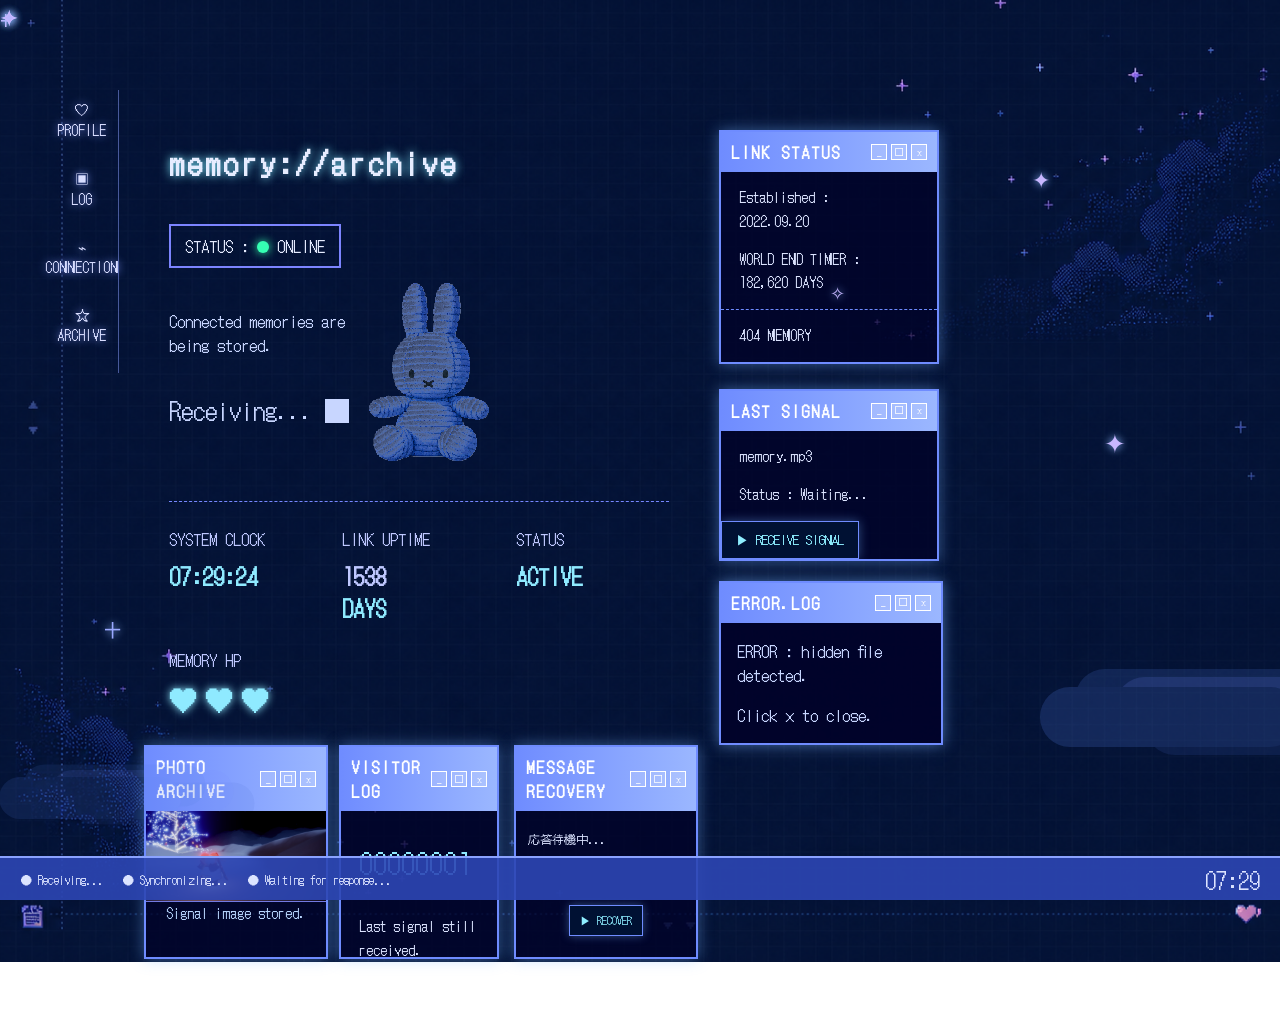
==== index.html @ 10e97f90 "Update index.html" ====
<!DOCTYPE html>
<html lang="ja">

<head>
<meta charset="UTF-8">
<meta name="viewport" content="width=device-width, initial-scale=1.0">

<link href="https://fonts.googleapis.com/css2?family=DotGothic16&display=swap" rel="stylesheet">

<title>memory://archive</title>
<link rel="stylesheet" href="style.css">
</head>

<body>
  <div class="sky-deco">
  <span class="star s1">✦</span>
  <span class="star s2">✧</span>
  <span class="star s3">✦</span>
  <span class="star s4">＋</span>
  <span class="cloud c1"></span>
  <span class="cloud c2"></span>
  <span class="star s5">✦</span>
<span class="star s6">✧</span>
<span class="star s7">+</span>
<span class="star s8">✦</span>
<span class="star s9">✧</span>
    
</div>

<div class="desktop">

  <!-- 左メニュー -->
  <div class="sidebar">
    <a href="profile.html">♡<br>PROFILE</a>
    <a href="diary.html">▣<br>LOG</a>
    <a href="connection.html">⌁<br>CONNECTION</a>
    <a href="secret.html">☆<br>ARCHIVE</a>
  </div>

  <!-- メイン画面 -->
  <main class="main">

    <section class="hero">
      <h1>memory://archive</h1>

      <div class="status-line">
        STATUS : <span class="online"></span> ONLINE
      </div>

      <div class="hero-content">
        <div class="hero-text">
          <p>
            Connected memories are<br>
            being stored.
          </p>

          <p class="receiving">
            Receiving... █
          </p>
        </div>

        <img src="rabbit.png" class="memory-rabbit">
      </div>

      <div class="system-row">
        <div>
          <span>SYSTEM CLOCK</span>
          <strong id="clock">00:00:00</strong>
        </div>

        <div>
          <span>LINK UPTIME</span>
          <strong><span id="days">0</span> DAYS</strong>
        </div>

        <div>
          <span>STATUS</span>
          <strong>ACTIVE</strong>
        </div>
      </div>

      <div class="heart-gauge">
        <span>MEMORY HP</span>

        <div class="hearts">
          <span class="heart full">♥</span>
          <span class="heart full">♥</span>
          <span class="heart low">♥</span>
        </div>
      </div>
    </section>

    <!-- 下段ウィンドウ -->
    <section class="bottom-row">

      <!-- PHOTO ARCHIVE -->
      <div class="window-box photo-box">
        <div class="window-title">
          <h3>PHOTO ARCHIVE</h3>

          <div class="window-controls">
            <span>_</span>
            <span>□</span>
            <span>×</span>
          </div>
        </div>

        <img src="memory-photo.jpg" class="memory-photo-wide">

        <p class="photo-caption">
          Signal image stored.
        </p>
      </div>

      <!-- VISITOR LOG -->
      <div class="window-box visitor">
        <div class="window-title">
          <h3>VISITOR LOG</h3>

          <div class="window-controls">
            <span>_</span>
            <span>□</span>
            <span>×</span>
          </div>
        </div>

        <p class="count">00000001</p>

        <p>
          Last signal still received.
        </p>
      </div>

      <!-- MESSAGE RECOVERY -->
    
<div class="window-box recovery-box">
  <div class="window-title">
    <h3>MESSAGE RECOVERY</h3>

    <div class="window-controls">
      <span>_</span>
      <span>□</span>
      <span>×</span>
    </div>
  </div>

  <p id="messageText">応答待機中...</p>

  <button type="button" onclick="recoverMessage()">
    ▶ RECOVER
  </button>
</div>
      </section>

</main>

  <!-- 右サイドウィンドウ -->
  <aside class="right-panel">

    <!-- LINK STATUS -->
    <div class="window-box">
      <div class="window-title">
        <h3>LINK STATUS</h3>

        <div class="window-controls">
          <span>_</span>
          <span>□</span>
          <span>×</span>
        </div>
      </div>

      <p>
        Established :<br>
        2022.09.20
      </p>

      <p>
        WORLD END TIMER :<br>
        <span id="endDays">0</span> DAYS
      </p>

      <div class="separator"></div>

      <p>404 MEMORY</p>
    </div>

    <!-- LAST SIGNAL -->
    <div class="window-box">
      <div class="window-title">
        <h3>LAST SIGNAL</h3>

        <div class="window-controls">
          <span>_</span>
          <span>□</span>
          <span>×</span>
        </div>
      </div>

      <p>memory.mp3</p>

      <p>
        Status :
        <span id="signalStatus">Waiting...</span>
      </p>

      <button type="button" onclick="playSignal()">
        ▶ RECEIVE SIGNAL
      </button>

      <audio id="signalAudio">
        <source src="memory.mp3" type="audio/mpeg">
      </audio>
    </div>

    <!-- SECRET入口 -->
    <div id="errorWindow" class="secret-error">
      <div class="window-title">
        <h3>ERROR.LOG</h3>

        <div class="window-controls">
          <span>_</span>
          <span>□</span>
          <span onclick="openSecret()">×</span>
        </div>
      </div>

      <p>ERROR : hidden file detected.</p>
      <p>Click × to close.</p>
    </div>

  </aside>

</div>

<!-- WARNINGウィンドウ -->
<div id="warningWindow" class="secret-window">
  <div class="window-title">
    <h3>WARNING</h3>

    <div class="window-controls">
      <span>_</span>
      <span>□</span>
      <span onclick="closeWarning()">×</span>
    </div>
  </div>

  <p>閲覧制限のあるファイルを検出しました。</p>
  <p>認証を開始しますか？</p>

  <button type="button" onclick="openPassword()">
    YES
  </button>
</div>

<!-- PASSWORDウィンドウ -->
<div id="passwordWindow" class="secret-window">
  <div class="window-title">
    <h3>PASSWORD</h3>

    <div class="window-controls">
      <span>_</span>
      <span>□</span>
      <span onclick="closePassword()">×</span>
    </div>
  </div>

  <p>閲覧権限を確認できません</p>
  <p>個体識別コードを入力してください</p>

  <input type="password" id="secretPassword" placeholder="PASSWORD">

  <button type="button" onclick="checkPassword()">
    ACCESS
  </button>
</div>

<!-- SECRETウィンドウ -->
<div id="secretWindow" class="secret-window">
  <div class="window-title">
    <h3>SECRET.LOG</h3>

    <div class="window-controls">
      <span>_</span>
      <span>□</span>
      <span onclick="closeSecret()">×</span>
    </div>
  </div>

  <p>閲覧権限を確認しました。</p>

  <p>
    保護記録へのアクセスを許可します。<br>
    接続を開始します。
  </p>

  <a href="letter.html" class="secret-link">
    OPEN LETTER →
  </a>
</div>

<!-- 下部タスクバー -->
<div class="taskbar">
  <span>● Receiving...</span>
  <span>● Synchronizing...</span>
  <span>● Waiting for response...</span>
  <span id="task-clock">00:00</span>
</div>

<script>
/* 時計更新 */
function updateClock(){
  const now = new Date();

  const h = String(now.getHours()).padStart(2,"0");
  const m = String(now.getMinutes()).padStart(2,"0");
  const s = String(now.getSeconds()).padStart(2,"0");

  document.getElementById("clock").textContent = `${h}:${m}:${s}`;
  document.getElementById("task-clock").textContent = `${h}:${m}`;
}

setInterval(updateClock,1000);
updateClock();


/* 経過日数計算 */
const start = new Date("2022-09-20");
const today = new Date();
const diff = Math.floor((today - start) / (1000*60*60*24));

document.getElementById("days").textContent = diff;


/* 音声再生 */
function playSignal(){
  const audio = document.getElementById("signalAudio");
  const status = document.getElementById("signalStatus");

  status.textContent = "Receiving...";

  audio.play();

  setTimeout(function(){
    status.textContent = "Connected";
  },3000);
}


/* 世界終了タイマー */
const worldEnd = new Date();
worldEnd.setFullYear(worldEnd.getFullYear() + 500);

function updateWorldTimer(){
  const now = new Date();
  const diff = worldEnd - now;
  const days = Math.floor(diff / (1000*60*60*24));

  document.getElementById("endDays").textContent = days.toLocaleString();
}

updateWorldTimer();
setInterval(updateWorldTimer,1000);


/* SECRET認証 */
function openSecret(){
  document.getElementById("errorWindow").style.display = "none";
  document.getElementById("warningWindow").style.display = "block";
}

function closeWarning(){
  document.getElementById("warningWindow").style.display = "none";
}

function openPassword(){
  document.getElementById("warningWindow").style.display = "none";
  document.getElementById("passwordWindow").style.display = "block";
}

function closePassword(){
  document.getElementById("passwordWindow").style.display = "none";
}

function checkPassword(){
  const pass = document.getElementById("secretPassword").value;

  if(pass === "928"){
    document.getElementById("passwordWindow").style.display = "none";
    document.getElementById("secretWindow").style.display = "block";
  }else{
    alert("ACCESS DENIED");
  }
}

function closeSecret(){
  document.getElementById("secretWindow").style.display = "none";
}


/* MESSAGE RECOVERY */
/* MESSAGE RECOVERY */
function recoverMessage(){
  const messages = [
    "個体928を検出",
    "ずっとここにいるから",
    "応答待機中",
    "今日も楽しかった",
    "後で記録します",
    "大好き大好き大好き大好き大好き大好き大好き大好き大好き大好き大好き",
    "何も忘れたくない",
    "また明日",
    "蜒輔□縺題ｦ九※",
    "████████",
    "500億年生きる",
    "これ海藻なんだけど"
  ];

  const messageText = document.getElementById("messageText");
  const randomIndex = Math.floor(Math.random() * messages.length);

  messageText.innerText = messages[randomIndex];
}
</script>

</body>
</html>
---- style.css ----
body{
  margin:0;
  min-height:100vh;
  background-image:url("bg2.png");
  background-size:cover;
  background-position:center;
  background-repeat:no-repeat;
  background-attachment:fixed;
  color:#c8d6ff;
  font-family:'DotGothic16',sans-serif;
  overflow-x:auto;
}

/* 全体レイアウト */

.desktop{
  display:flex;
  gap:25px;
  padding:90px 45px 70px;
  align-items:flex-start;
  width:max-content;
}

.sidebar{
  border-right:1px solid rgba(140,160,255,.5);
  padding-top:10px;
}

.sidebar a{
  display:block;
  margin:0 0 28px;
  color:#d8ddff;
  text-align:center;
  text-decoration:none;
  font-size:18px;
  text-shadow:0 0 8px #8097ff;
}

/* メイン */

.main{
  min-width:0;
}

.hero{
  padding:40px;
}

h1{
  font-size:42px;
  letter-spacing:3px;
  color:#e6ecff;
  text-shadow:0 0 10px #7eeaff;
}

.status-line{
  display:inline-block;
  padding:10px 20px;
  border:2px solid #7c84ff;
  color:#e6ecff;
  font-size:22px;
  margin:15px 0;
}

.online{
  display:inline-block;
  width:12px;
  height:12px;
  background:#35ffb3;
  border-radius:50%;
  box-shadow:0 0 10px #35ffb3;
}

.hero-content{
  display:flex;
  align-items:center;
  gap:80px;
}

.receiving{
  font-size:24px;
  margin-top:35px;
}

.memory-rabbit{
  width:220px;
  image-rendering:pixelated;
  position:relative;
  left:120px;
  animation:floatRabbit 4s ease-in-out infinite;
}

@keyframes floatRabbit{
  0%{ transform:translateY(0); }
  50%{ transform:translateY(-12px); }
  100%{ transform:translateY(0); }
}

/* ステータス行 */

.system-row{
  display:grid;
  grid-template-columns:1fr 1fr 1fr;
  border-top:1px dashed #7687ff;
  margin-top:40px;
  padding-top:25px;
  gap:20px;
}

.system-row span{
  display:block;
  color:#bfc8ff;
}

.system-row strong{
  display:block;
  margin-top:8px;
  font-size:28px;
  color:#8feaff;
}

/* 下段 */

.bottom-row{
  display:grid;
  grid-template-columns:180px 160px 180px;
  gap:15px;
  align-items:start;
}

.bottom-row .window-box{
  height:210px;
}

/* 右パネル */

.right-panel{
  display:flex;
  flex-direction:column;
  gap:25px;
  padding-top:40px;

  
}

/* ウィンドウ共通 */

.window-box{
  border:2px solid #6f8cff;
  background:rgba(0,0,40,.72);
  box-shadow:0 0 14px rgba(120,180,255,.45);
  color:#dce4ff;
  overflow:hidden;
}

.window-title{
  display:flex;
  justify-content:space-between;
  align-items:center;
  padding:8px 10px;
  background:linear-gradient(90deg,#6f8cff,#9bb7ff);
}

.window-title h3{
  margin:0;
  color:white;
  font-size:16px;
  letter-spacing:2px;
}

.window-controls{
  display:flex;
  gap:4px;
}

.window-controls span{
  width:14px;
  height:14px;
  display:flex;
  align-items:center;
  justify-content:center;
  border:1px solid #ffffff;
  color:#ffffff;
  font-size:9px;
  line-height:1;
  background:rgba(255,255,255,.18);
}

.window-box p{
  padding:0 18px;
  font-size:18px;
  line-height:1.7;
}

.separator{
  border-top:1px dashed #6f8cff;
  margin:12px 0;
}

.count{
  font-size:36px !important;
  color:#8feaff;
}

.green{
  color:#35ffb3;
}

.pink{
  color:#ff7dbd;
}

/* PHOTO ARCHIVE */

.photo-box{
  align-self:start;
  overflow:hidden;
  width:100%;
}

.memory-photo-wide{
  width:100%;
  height:90px;
  object-fit:cover;
  object-position:center;
  display:block;
  border-bottom:1px solid #6f8cff;
  filter:brightness(.9) contrast(1.1) saturate(.85) hue-rotate(8deg);
}

.photo-caption{
  margin:0;
  padding:6px 10px;
  text-align:center;
  font-size:11px;
  color:#b9d7ff;
}

/* MESSAGE RECOVERY */

.bottom-row{
  display:grid;
  grid-template-columns:180px 160px 180px;
  gap:15px;
  align-items:start;
}

.bottom-row .window-box{
  height:210px;
}

.recovery-box{
  width:180px;
  height:210px;
  overflow:hidden;
}

.recovery-box p{
  padding:10px 12px;
  margin:8px 0;
  min-height:55px;
  font-size:12px;
  line-height:1.6;
  color:#dce4ff;
}

.recovery-box button{
  display:block;
  margin:8px auto 0;
  font-size:11px;
  padding:6px 10px;
}

/* ボタン */

button{
  background:#001133;
  color:#8eeeff;
  border:1px solid #6f8cff;
  padding:8px 14px;
  font-family:'DotGothic16',sans-serif;
  cursor:pointer;
  box-shadow:0 0 10px rgba(120,180,255,.4);
}

button:hover{
  background:#002255;
  box-shadow:0 0 20px rgba(120,180,255,.8);
}

/* SECRET */

.secret-error{
  position:relative;
  width:100%;
  margin-top:20px;
  border:2px solid #6f8cff;
  background:rgba(0,0,40,.85);
  box-shadow:0 0 14px rgba(120,180,255,.55);
}

.secret-window{
  display:none;
  position:fixed;
  right:60px;
  bottom:110px;
  width:360px;
  border:2px solid #ff9bdc;
  background:rgba(20,0,40,.9);
  box-shadow:0 0 18px rgba(255,150,220,.65);
  z-index:30;
}

.secret-error p,
.secret-window p{
  padding:0 16px;
}

.secret-link{
  display:block;
  margin:15px;
  color:#ff9bdc;
  text-decoration:none;
}

/* LETTER PAGE */

.letter-page{
  min-height:100vh;
  background-image:url("bg2.png");
  background-size:cover;
  background-position:center;
  background-attachment:fixed;
  color:#c8eaff;
  font-family:'DotGothic16',sans-serif;
}

.letter-box{
  max-width:650px;
  margin:80px auto;
  border:2px solid #ff9bdc;
  background:rgba(20,0,40,.85);
  box-shadow:0 0 25px rgba(255,150,220,.55);
}

.letter-content{
  padding:25px;
  line-height:1.9;
}

/* ハート */

.heart-gauge{
  margin-top:25px;
  font-size:16px;
  color:#bfc8ff;
}

.hearts{
  margin-top:8px;
  display:flex;
  gap:8px;
}

.heart{
  font-size:28px;
  color:#8feaff;
  text-shadow:0 0 8px #8feaff;
}

.heart.low{
  animation:blinkHeart 1s infinite;
}

@keyframes blinkHeart{
  0%,100%{
    opacity:1;
  }

  50%{
    opacity:.25;
  }
}

/* 下タスクバー */

.taskbar{
  position:fixed;
  left:0;
  right:0;
  bottom:0;
  height:42px;
  background:rgba(45,70,180,.9);
  border-top:2px solid #8aa2ff;
  display:flex;
  align-items:center;
  gap:35px;
  padding:0 20px;
  color:#dce4ff;
}

#task-clock{
  margin-left:auto;
  font-size:22px;
}

/* スマホ調整 */

@media screen and (max-width:600px){

  .desktop{
    grid-template-columns:115px 330px 260px;
    gap:18px;
    padding:70px 20px 70px;
  }

}

  .sidebar a{
    font-size:14px;
  }

  .hero{
    padding:25px;
  }

  h1{
    font-size:30px;
  }

  .status-line{
    font-size:16px;
    padding:8px 14px;
  }

  .hero-content{
    gap:20px;
  }

  .memory-rabbit{
    width:120px;
    left:0;
  }

  .system-row strong{
    font-size:22px;
  }

  .right-panel{
    width:220px;
  }

  .window-box p{
    font-size:14px;
  }

  .count{
    font-size:28px !important;
  }

  .secret-error{
    position:relative;
    top:-25px;
    width:220px;
    margin-top:20px;
  }

  .taskbar{
    font-size:12px;
    gap:18px;
  }

  .memory-photo-wide{
    height:90px;
  }

  .recovery-box{
    width:180px !important;
    height:210px !important;
  }

  .recovery-box p{
    font-size:12px !important;
    min-height:58px !important;
  }
}
.sky-deco {
  position: fixed;
  inset: 0;
  pointer-events: none;
  z-index: 1;
  overflow: hidden;
}

.star {
  position: absolute;
  color: #c8b7ff;
  text-shadow: 0 0 8px #8db7ff;
  font-size: 22px;
  animation: twinkle 2.8s infinite ease-in-out;
}

.s1 { top: 18%; right: 18%; }
.s2 { top: 31%; right: 34%; font-size: 18px; animation-delay: .8s; }
.s3 { top: 47%; right: 12%; font-size: 26px; animation-delay: 1.4s; }
.s4 { top: 68%; left: 8%; color: #9aa8ff; animation-delay: .4s; }

@keyframes twinkle {
  0%, 100% { opacity: .35; transform: scale(.9); }
  50% { opacity: 1; transform: scale(1.15); }
}

.cloud {
  position: absolute;
  width:260px;
  height: 60px;
  background: rgba(80, 120, 220, .22);
  border-radius: 50px;
  filter: blur(.3px);
  box-shadow:
    35px -18px 0 rgba(80, 120, 220, .18),
    75px -10px 0 rgba(120, 140, 255, .16),
    105px 8px 0 rgba(70, 100, 200, .15);
}

.c1 {
  right: -20px;
  bottom: 17%;
}

.c2 {
  left: -40px;
  bottom: 8%;
  transform: scale(.7);
  opacity: .65;
}
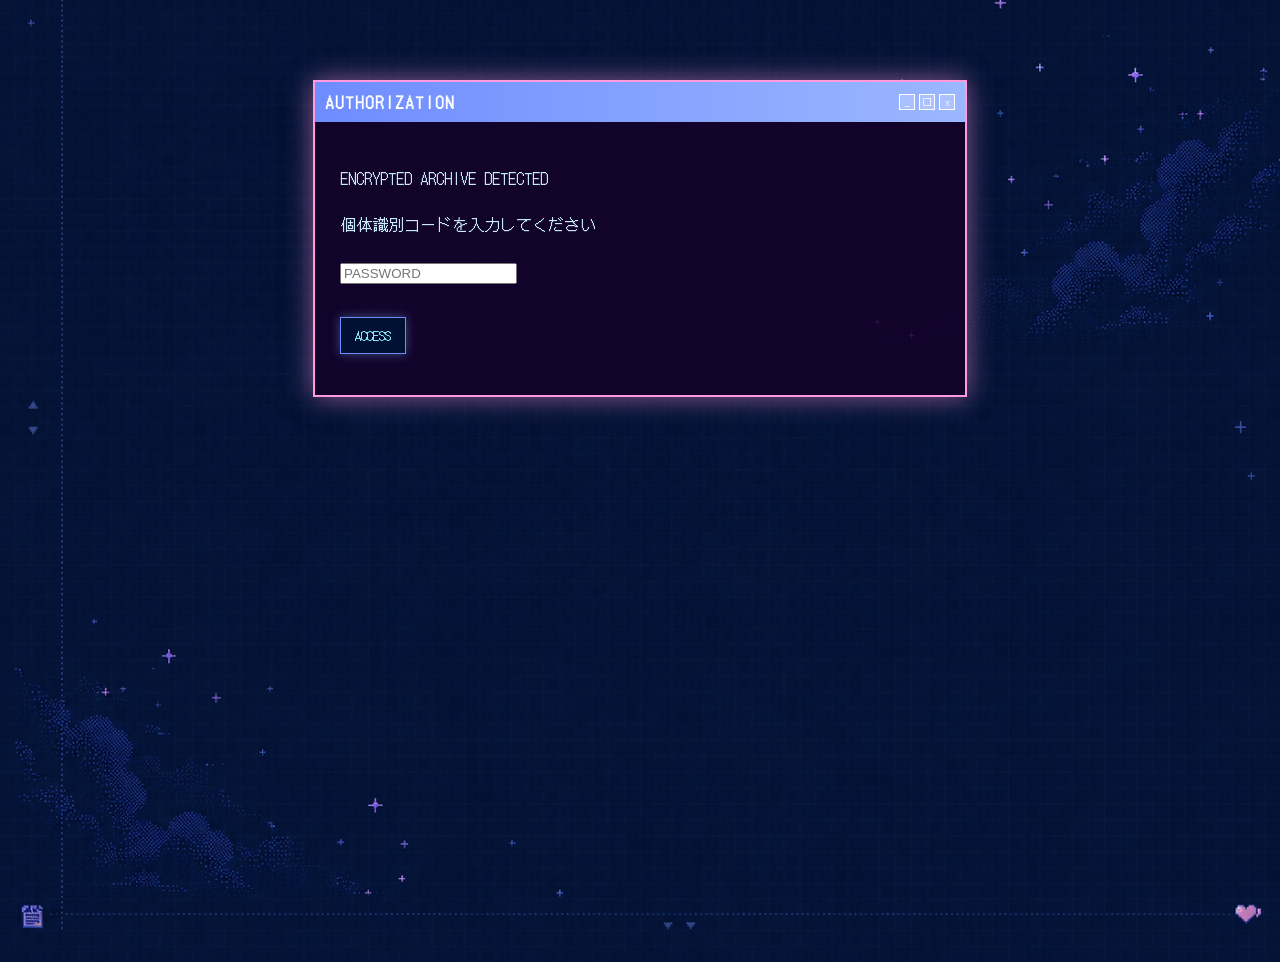
==== commit 8315b354: "Create index.html" ====
--- a/index.html
+++ b/index.html
@@ -1,141 +1,22 @@
 <!DOCTYPE html>
 <html lang="ja">
-
 <head>
 <meta charset="UTF-8">
 <meta name="viewport" content="width=device-width, initial-scale=1.0">
 
 <link href="https://fonts.googleapis.com/css2?family=DotGothic16&display=swap" rel="stylesheet">
 
-<title>memory://archive</title>
+<title>AUTHORIZATION REQUIRED</title>
+
 <link rel="stylesheet" href="style.css">
 </head>
 
-<body>
-  <div class="sky-deco">
-  <span class="star s1">✦</span>
-  <span class="star s2">✧</span>
-  <span class="star s3">✦</span>
-  <span class="star s4">＋</span>
-  <span class="cloud c1"></span>
-  <span class="cloud c2"></span>
-  <span class="star s5">✦</span>
-<span class="star s6">✧</span>
-<span class="star s7">+</span>
-<span class="star s8">✦</span>
-<span class="star s9">✧</span>
-    
-</div>
+<body class="letter-page">
 
-<div class="desktop">
+<div class="letter-box">
 
-  <!-- 左メニュー -->
-  <div class="sidebar">
-    <a href="profile.html">♡<br>PROFILE</a>
-    <a href="diary.html">▣<br>LOG</a>
-    <a href="connection.html">⌁<br>CONNECTION</a>
-    <a href="secret.html">☆<br>ARCHIVE</a>
-  </div>
-
-  <!-- メイン画面 -->
-  <main class="main">
-
-    <section class="hero">
-      <h1>memory://archive</h1>
-
-      <div class="status-line">
-        STATUS : <span class="online"></span> ONLINE
-      </div>
-
-      <div class="hero-content">
-        <div class="hero-text">
-          <p>
-            Connected memories are<br>
-            being stored.
-          </p>
-
-          <p class="receiving">
-            Receiving... █
-          </p>
-        </div>
-
-        <img src="rabbit.png" class="memory-rabbit">
-      </div>
-
-      <div class="system-row">
-        <div>
-          <span>SYSTEM CLOCK</span>
-          <strong id="clock">00:00:00</strong>
-        </div>
-
-        <div>
-          <span>LINK UPTIME</span>
-          <strong><span id="days">0</span> DAYS</strong>
-        </div>
-
-        <div>
-          <span>STATUS</span>
-          <strong>ACTIVE</strong>
-        </div>
-      </div>
-
-      <div class="heart-gauge">
-        <span>MEMORY HP</span>
-
-        <div class="hearts">
-          <span class="heart full">♥</span>
-          <span class="heart full">♥</span>
-          <span class="heart low">♥</span>
-        </div>
-      </div>
-    </section>
-
-    <!-- 下段ウィンドウ -->
-    <section class="bottom-row">
-
-      <!-- PHOTO ARCHIVE -->
-      <div class="window-box photo-box">
-        <div class="window-title">
-          <h3>PHOTO ARCHIVE</h3>
-
-          <div class="window-controls">
-            <span>_</span>
-            <span>□</span>
-            <span>×</span>
-          </div>
-        </div>
-
-        <img src="memory-photo.jpg" class="memory-photo-wide">
-
-        <p class="photo-caption">
-          Signal image stored.
-        </p>
-      </div>
-
-      <!-- VISITOR LOG -->
-      <div class="window-box visitor">
-        <div class="window-title">
-          <h3>VISITOR LOG</h3>
-
-          <div class="window-controls">
-            <span>_</span>
-            <span>□</span>
-            <span>×</span>
-          </div>
-        </div>
-
-        <p class="count">00000001</p>
-
-        <p>
-          Last signal still received.
-        </p>
-      </div>
-
-      <!-- MESSAGE RECOVERY -->
-    
-<div class="window-box recovery-box">
   <div class="window-title">
-    <h3>MESSAGE RECOVERY</h3>
+    <h3>AUTHORIZATION</h3>
 
     <div class="window-controls">
       <span>_</span>
@@ -144,282 +25,65 @@
     </div>
   </div>
 
-  <p id="messageText">応答待機中...</p>
+  <div class="letter-content">
 
-  <button type="button" onclick="recoverMessage()">
-    ▶ RECOVER
-  </button>
-</div>
-      </section>
+    <p>
+      ENCRYPTED ARCHIVE DETECTED
+    </p>
 
-</main>
+    <p>
+      個体識別コードを入力してください
+    </p>
 
-  <!-- 右サイドウィンドウ -->
-  <aside class="right-panel">
+    <input
+      type="password"
+      id="sitePassword"
+      placeholder="PASSWORD">
 
-    <!-- LINK STATUS -->
-    <div class="window-box">
-      <div class="window-title">
-        <h3>LINK STATUS</h3>
+    <br><br>
 
-        <div class="window-controls">
-          <span>_</span>
-          <span>□</span>
-          <span>×</span>
-        </div>
-      </div>
+    <button type="button"
+            onclick="unlockSite()">
+      ACCESS
+    </button>
 
-      <p>
-        Established :<br>
-        2022.09.20
-      </p>
+    <p id="accessStatus"></p>
 
-      <p>
-        WORLD END TIMER :<br>
-        <span id="endDays">0</span> DAYS
-      </p>
-
-      <div class="separator"></div>
-
-      <p>404 MEMORY</p>
-    </div>
-
-    <!-- LAST SIGNAL -->
-    <div class="window-box">
-      <div class="window-title">
-        <h3>LAST SIGNAL</h3>
-
-        <div class="window-controls">
-          <span>_</span>
-          <span>□</span>
-          <span>×</span>
-        </div>
-      </div>
-
-      <p>memory.mp3</p>
-
-      <p>
-        Status :
-        <span id="signalStatus">Waiting...</span>
-      </p>
-
-      <button type="button" onclick="playSignal()">
-        ▶ RECEIVE SIGNAL
-      </button>
-
-      <audio id="signalAudio">
-        <source src="memory.mp3" type="audio/mpeg">
-      </audio>
-    </div>
-
-    <!-- SECRET入口 -->
-    <div id="errorWindow" class="secret-error">
-      <div class="window-title">
-        <h3>ERROR.LOG</h3>
-
-        <div class="window-controls">
-          <span>_</span>
-          <span>□</span>
-          <span onclick="openSecret()">×</span>
-        </div>
-      </div>
-
-      <p>ERROR : hidden file detected.</p>
-      <p>Click × to close.</p>
-    </div>
-
-  </aside>
+  </div>
 
 </div>
 
-<!-- WARNINGウィンドウ -->
-<div id="warningWindow" class="secret-window">
-  <div class="window-title">
-    <h3>WARNING</h3>
+<script>
 
-    <div class="window-controls">
-      <span>_</span>
-      <span>□</span>
-      <span onclick="closeWarning()">×</span>
-    </div>
-  </div>
+function unlockSite(){
 
-  <p>閲覧制限のあるファイルを検出しました。</p>
-  <p>認証を開始しますか？</p>
+  const password =
+    document.getElementById("sitePassword").value;
 
-  <button type="button" onclick="openPassword()">
-    YES
-  </button>
-</div>
+  const status =
+    document.getElementById("accessStatus");
 
-<!-- PASSWORDウィンドウ -->
-<div id="passwordWindow" class="secret-window">
-  <div class="window-title">
-    <h3>PASSWORD</h3>
+  if(password === "920"){
 
-    <div class="window-controls">
-      <span>_</span>
-      <span>□</span>
-      <span onclick="closePassword()">×</span>
-    </div>
-  </div>
+    status.textContent =
+      "ACCESS GRANTED";
 
-  <p>閲覧権限を確認できません</p>
-  <p>個体識別コードを入力してください</p>
+    setTimeout(function(){
 
-  <input type="password" id="secretPassword" placeholder="PASSWORD">
+      location.href =
+        "archive.html";
 
-  <button type="button" onclick="checkPassword()">
-    ACCESS
-  </button>
-</div>
+    },800);
 
-<!-- SECRETウィンドウ -->
-<div id="secretWindow" class="secret-window">
-  <div class="window-title">
-    <h3>SECRET.LOG</h3>
+  }else{
 
-    <div class="window-controls">
-      <span>_</span>
-      <span>□</span>
-      <span onclick="closeSecret()">×</span>
-    </div>
-  </div>
+    status.textContent =
+      "ACCESS DENIED";
 
-  <p>閲覧権限を確認しました。</p>
+  }
 
-  <p>
-    保護記録へのアクセスを許可します。<br>
-    接続を開始します。
-  </p>
-
-  <a href="letter.html" class="secret-link">
-    OPEN LETTER →
-  </a>
-</div>
-
-<!-- 下部タスクバー -->
-<div class="taskbar">
-  <span>● Receiving...</span>
-  <span>● Synchronizing...</span>
-  <span>● Waiting for response...</span>
-  <span id="task-clock">00:00</span>
-</div>
-
-<script>
-/* 時計更新 */
-function updateClock(){
-  const now = new Date();
-
-  const h = String(now.getHours()).padStart(2,"0");
-  const m = String(now.getMinutes()).padStart(2,"0");
-  const s = String(now.getSeconds()).padStart(2,"0");
-
-  document.getElementById("clock").textContent = `${h}:${m}:${s}`;
-  document.getElementById("task-clock").textContent = `${h}:${m}`;
 }
 
-setInterval(updateClock,1000);
-updateClock();
-
-
-/* 経過日数計算 */
-const start = new Date("2022-09-20");
-const today = new Date();
-const diff = Math.floor((today - start) / (1000*60*60*24));
-
-document.getElementById("days").textContent = diff;
-
-
-/* 音声再生 */
-function playSignal(){
-  const audio = document.getElementById("signalAudio");
-  const status = document.getElementById("signalStatus");
-
-  status.textContent = "Receiving...";
-
-  audio.play();
-
-  setTimeout(function(){
-    status.textContent = "Connected";
-  },3000);
-}
-
-
-/* 世界終了タイマー */
-const worldEnd = new Date();
-worldEnd.setFullYear(worldEnd.getFullYear() + 500);
-
-function updateWorldTimer(){
-  const now = new Date();
-  const diff = worldEnd - now;
-  const days = Math.floor(diff / (1000*60*60*24));
-
-  document.getElementById("endDays").textContent = days.toLocaleString();
-}
-
-updateWorldTimer();
-setInterval(updateWorldTimer,1000);
-
-
-/* SECRET認証 */
-function openSecret(){
-  document.getElementById("errorWindow").style.display = "none";
-  document.getElementById("warningWindow").style.display = "block";
-}
-
-function closeWarning(){
-  document.getElementById("warningWindow").style.display = "none";
-}
-
-function openPassword(){
-  document.getElementById("warningWindow").style.display = "none";
-  document.getElementById("passwordWindow").style.display = "block";
-}
-
-function closePassword(){
-  document.getElementById("passwordWindow").style.display = "none";
-}
-
-function checkPassword(){
-  const pass = document.getElementById("secretPassword").value;
-
-  if(pass === "928"){
-    document.getElementById("passwordWindow").style.display = "none";
-    document.getElementById("secretWindow").style.display = "block";
-  }else{
-    alert("ACCESS DENIED");
-  }
-}
-
-function closeSecret(){
-  document.getElementById("secretWindow").style.display = "none";
-}
-
-
-/* MESSAGE RECOVERY */
-/* MESSAGE RECOVERY */
-function recoverMessage(){
-  const messages = [
-    "個体928を検出",
-    "ずっとここにいるから",
-    "応答待機中",
-    "今日も楽しかった",
-    "後で記録します",
-    "大好き大好き大好き大好き大好き大好き大好き大好き大好き大好き大好き",
-    "何も忘れたくない",
-    "また明日",
-    "蜒輔□縺題ｦ九※",
-    "████████",
-    "500億年生きる",
-    "これ海藻なんだけど"
-  ];
-
-  const messageText = document.getElementById("messageText");
-  const randomIndex = Math.floor(Math.random() * messages.length);
-
-  messageText.innerText = messages[randomIndex];
-}
 </script>
 
 </body>
--- a/style.css
+++ b/style.css
@@ -534,3 +534,38 @@
   transform: scale(.7);
   opacity: .65;
 }
+
+.s5{
+  top:22%;
+  right:8%;
+  font-size:16px;
+  animation-delay:1.2s;
+}
+
+.s6{
+  top:42%;
+  right:6%;
+  font-size:20px;
+  animation-delay:0.5s;
+}
+
+.s7{
+  top:58%;
+  right:18%;
+  font-size:18px;
+  animation-delay:2s;
+}
+
+.s8{
+  top:76%;
+  right:10%;
+  font-size:15px;
+  animation-delay:1.8s;
+}
+
+.s9{
+  top:66%;
+  left:22%;
+  font-size:18px;
+  animation-delay:0.9s;
+}
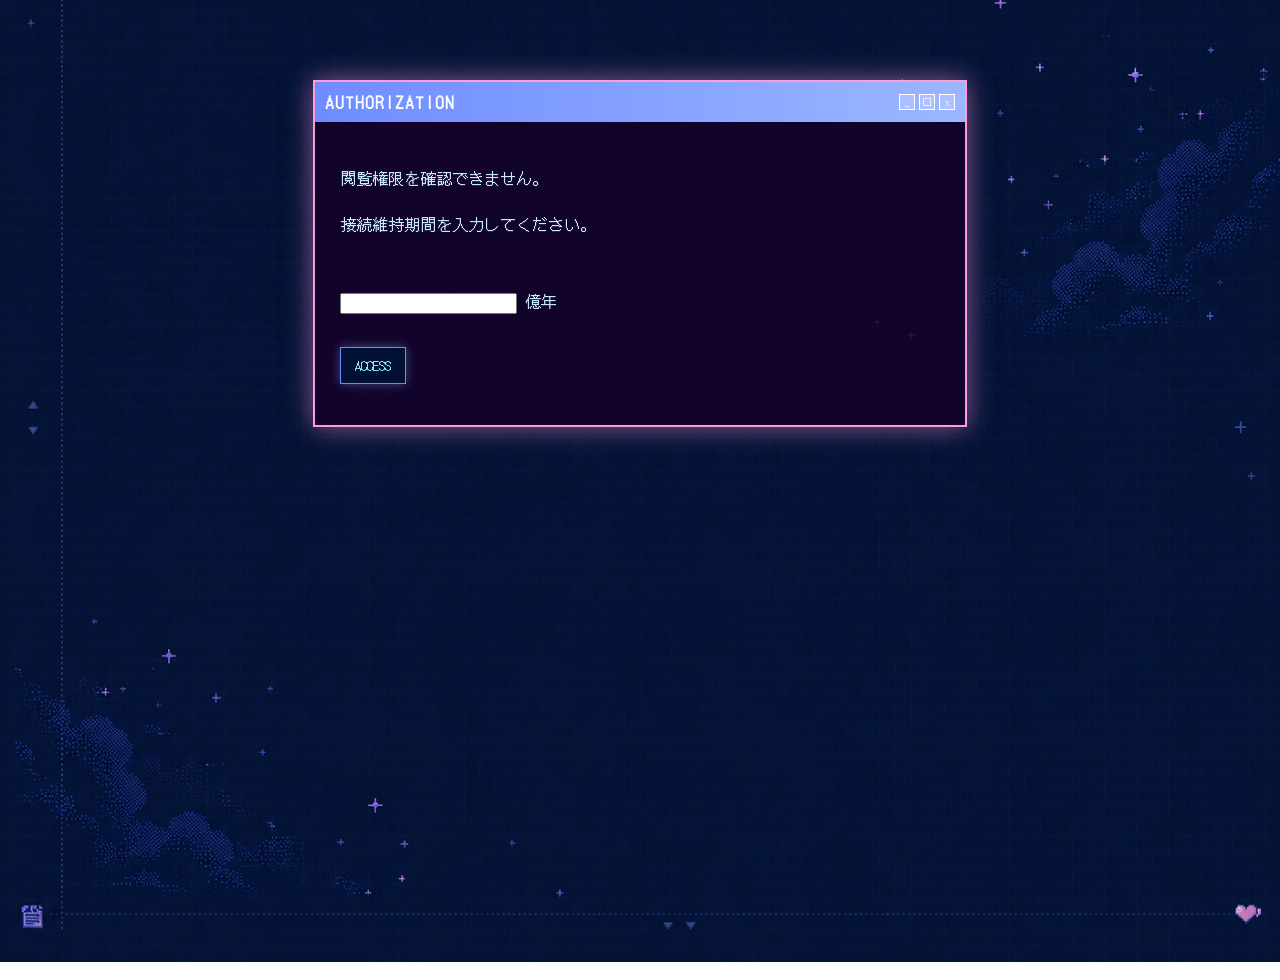
==== commit 975b9558: "Update index.html" ====
--- a/index.html
+++ b/index.html
@@ -28,26 +28,36 @@
   <div class="letter-content">
 
     <p>
-      ENCRYPTED ARCHIVE DETECTED
-    </p>
+    <p>
+  閲覧権限を確認できません。
+</p>
 
-    <p>
-      個体識別コードを入力してください
-    </p>
+<p>
+  接続維持期間を入力してください。
+</p>
 
-    <input
-      type="password"
-      id="sitePassword"
-      placeholder="PASSWORD">
+<br>
 
-    <br><br>
+<div class="password-row">
 
-    <button type="button"
-            onclick="unlockSite()">
-      ACCESS
-    </button>
+  <input
+    type="password"
+    id="sitePassword"
+    placeholder="">
 
-    <p id="accessStatus"></p>
+  <span class="password-unit">
+    億年
+  </span>
+
+</div>
+
+<br>
+
+<button type="button" onclick="unlockSite()">
+  ACCESS
+</button>
+
+<p id="accessStatus"></p>
 
   </div>
 
@@ -65,18 +75,22 @@
 
   if(password === "920"){
 
-    status.textContent =
-      "ACCESS GRANTED";
+  sessionStorage.setItem(
+    "archiveAccess",
+    "granted"
+  );
 
-    setTimeout(function(){
+  status.textContent =
+    "ACCESS GRANTED";
 
-      location.href =
-        "archive.html";
+  setTimeout(function(){
 
-    },800);
+    location.href =
+      "archive.html";
 
-  }else{
+  },800);
 
+}else{
     status.textContent =
       "ACCESS DENIED";
 
--- a/style.css
+++ b/style.css
@@ -569,3 +569,67 @@
   font-size:18px;
   animation-delay:0.9s;
 }
+/* ========================= */
+/* ECHO PAGE */
+/* ========================= */
+
+.echo-intro{
+  padding:24px;
+  margin-bottom:30px;
+  border:1px solid rgba(180,220,255,.6);
+  background:rgba(255,255,255,.08);
+  box-shadow:0 0 15px rgba(150,220,255,.3);
+  text-align:center;
+}
+
+.echo-card{
+  padding:24px;
+  margin:30px 0;
+  border-radius:30px;
+  background:rgba(255,255,255,.9);
+  color:#666;
+  box-shadow:0 0 15px rgba(180,220,255,.3);
+}
+
+.echo-title{
+  text-align:center;
+  font-size:22px;
+  color:#444;
+}
+
+.echo-date{
+  text-align:center;
+  color:#888;
+  font-size:14px;
+}
+
+.bubble{
+  max-width:80%;
+  padding:14px 18px;
+  margin:15px 0;
+  border-radius:22px;
+  line-height:1.8;
+}
+
+
+.bubble.left{
+  margin-right:auto;
+  background:#ACA7BB;
+  color:#2E2938;
+}
+
+.bubble.right{
+  margin-left:auto;
+  background:#ABD3D8;
+  color:#24353A;
+}
+
+.echo-status{
+  text-align:center;
+  color:#888;
+  margin-top:20px;
+}
+
+.bubble{
+  position:relative;
+}
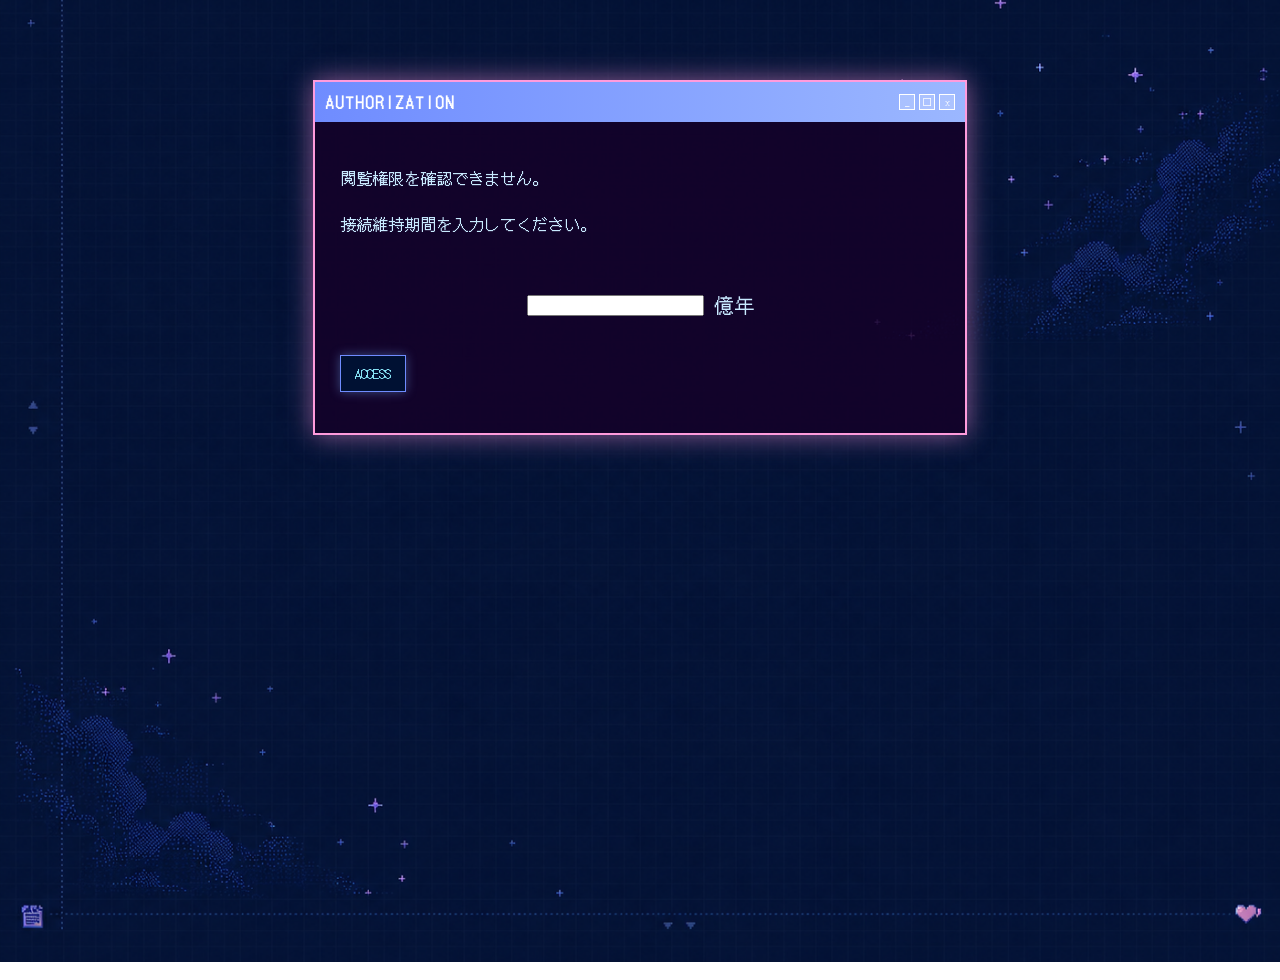
==== commit 9b4ba63c: "Update index.html" ====
--- a/index.html
+++ b/index.html
@@ -27,7 +27,6 @@
 
   <div class="letter-content">
 
-    <p>
     <p>
   閲覧権限を確認できません。
 </p>
@@ -73,7 +72,7 @@
   const status =
     document.getElementById("accessStatus");
 
-  if(password === "920"){
+  if(password === "500"){
 
   sessionStorage.setItem(
     "archiveAccess",
--- a/style.css
+++ b/style.css
@@ -143,6 +143,9 @@
   
 }
 
+
+
+
 /* ウィンドウ共通 */
 
 .window-box{
@@ -633,3 +636,15 @@
 .bubble{
   position:relative;
 }
+
+.password-row{
+  display:flex;
+  justify-content:center;
+  align-items:center;
+  gap:10px;
+}
+
+.password-unit{
+  font-size:20px;
+  color:#c8eaff;
+}
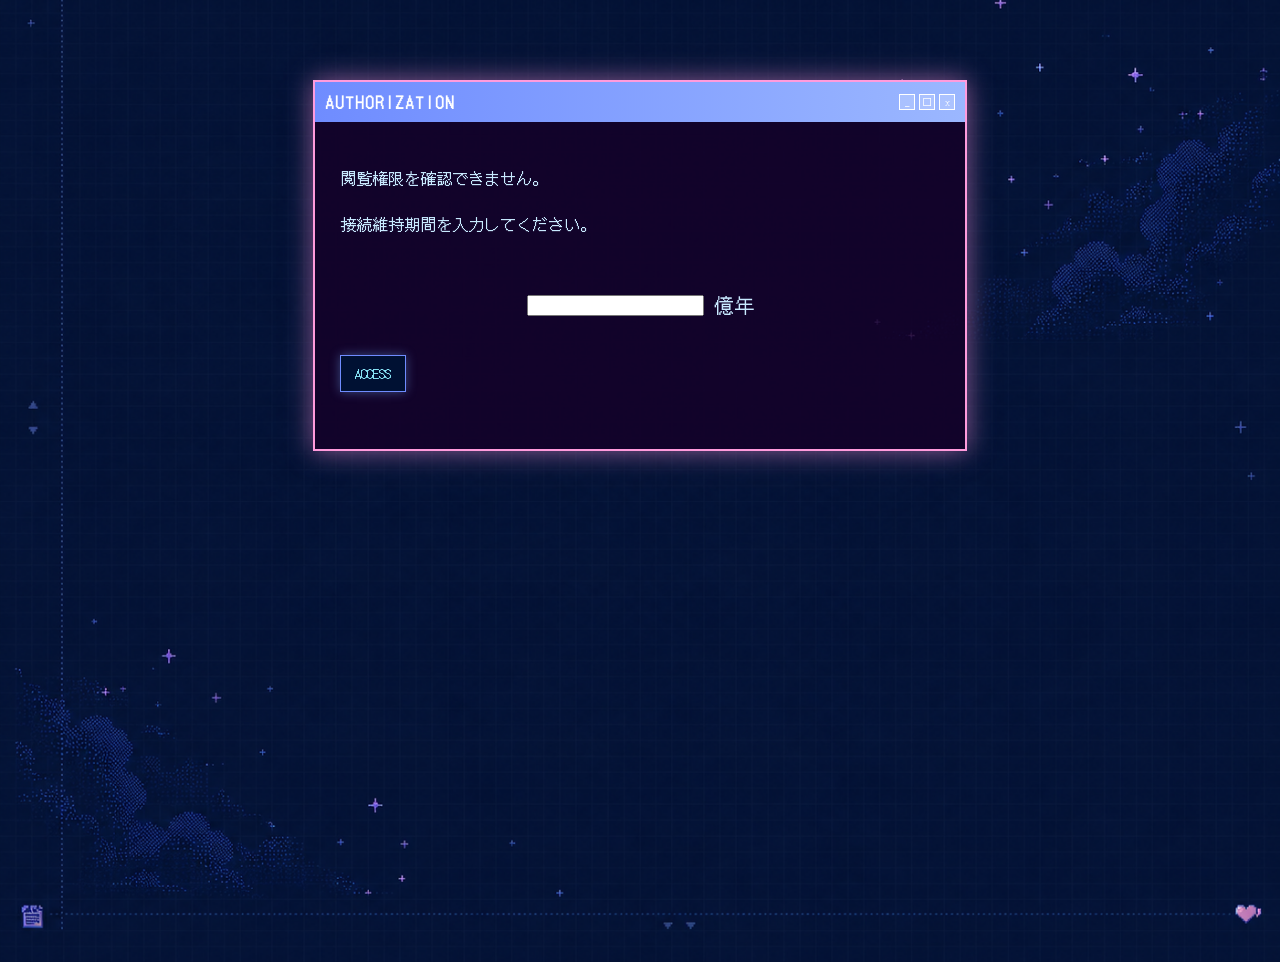
==== commit 9eb236dc: "Update index.html" ====
--- a/index.html
+++ b/index.html
@@ -57,6 +57,7 @@
 </button>
 
 <p id="accessStatus"></p>
+    <div id="glitchLine" class="glitch-line"></div>
 
   </div>
 
@@ -79,16 +80,33 @@
     "granted"
   );
 
+  const line =
+    document.getElementById("glitchLine");
+
   status.textContent =
-    "ACCESS GRANTED";
+    "約□はまだ有効みたい。";
+
+  line.textContent =
+    "███▒▒████▒▒███";
+
+  setTimeout(function(){
+
+    status.textContent =
+      "約束はまだ有効みたい。";
+
+    line.textContent =
+      "────────────";
+
+  },400);
 
   setTimeout(function(){
 
     location.href =
       "archive.html";
 
-  },800);
+  },1200);
 
+}
 }else{
     status.textContent =
       "ACCESS DENIED";
--- a/style.css
+++ b/style.css
@@ -648,3 +648,16 @@
   font-size:20px;
   color:#c8eaff;
 }
+/* ========================= */
+/* AUTHORIZATION */
+/* ========================= */
+
+.glitch-line{
+  height:16px;
+  margin-top:12px;
+  text-align:center;
+  color:#8feaff;
+  letter-spacing:2px;
+  font-size:12px;
+  text-shadow:0 0 6px #8feaff;
+}
